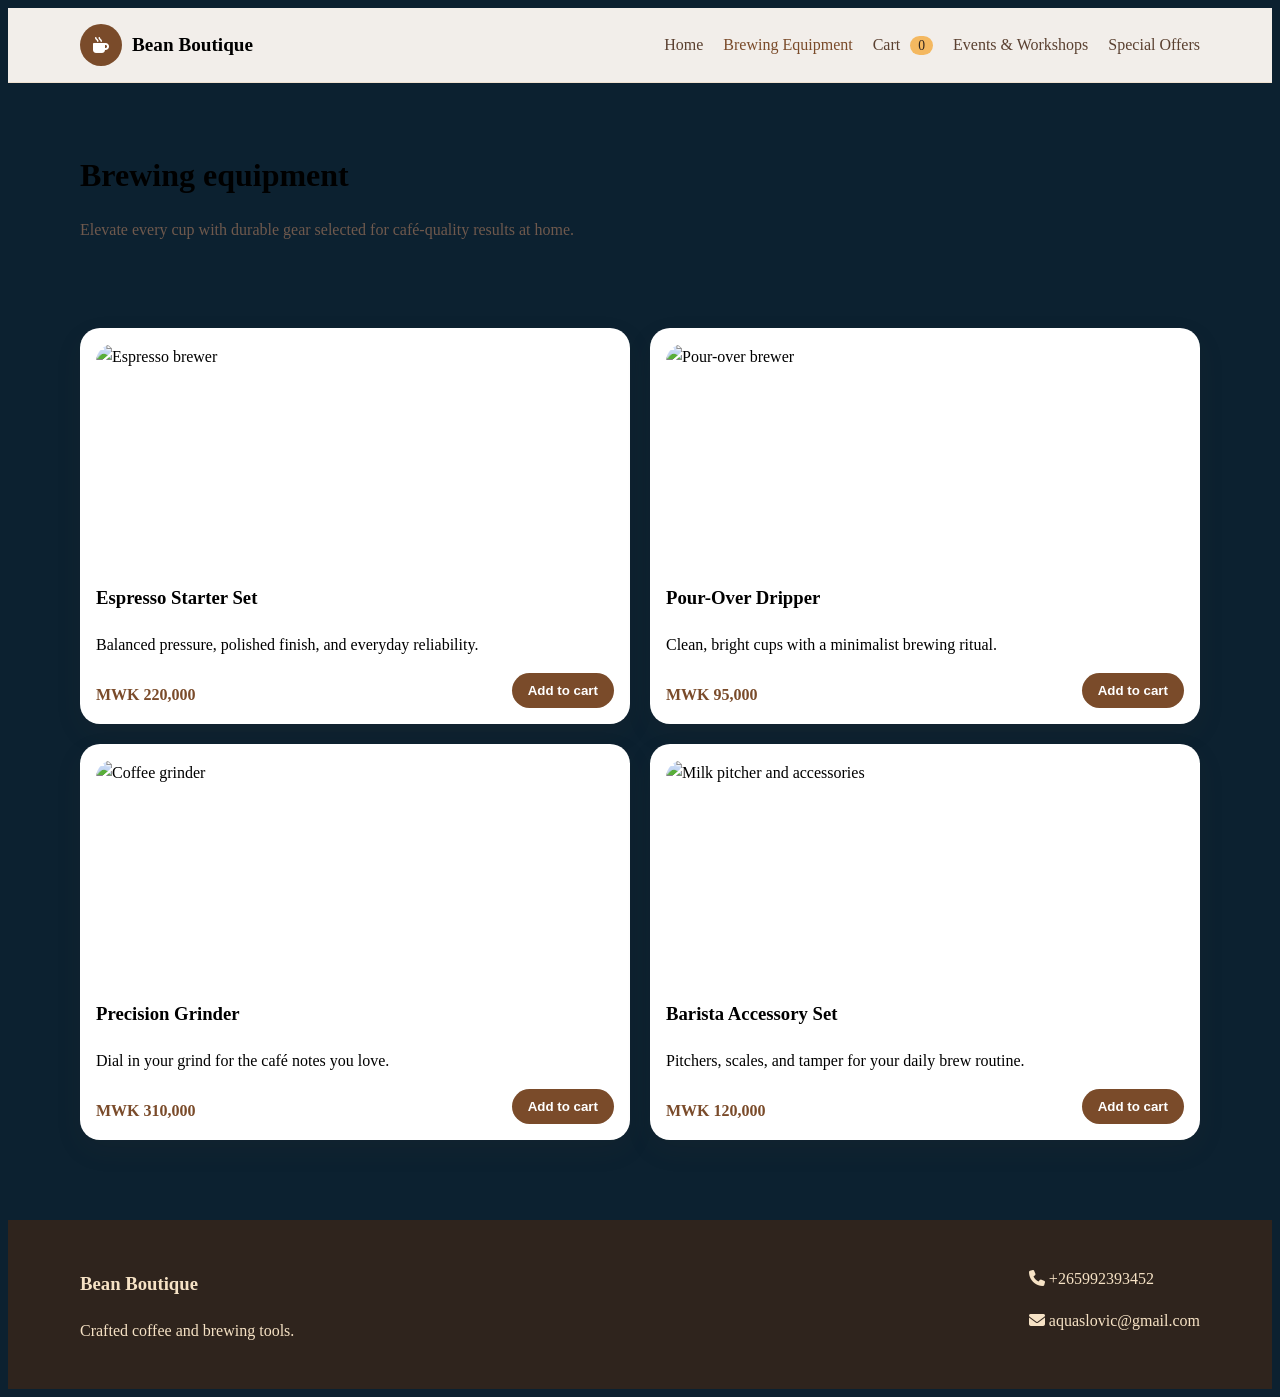
==== brewing-equipment.html @ 59abaccd "edited on the title" ====
<!DOCTYPE html>
<html lang="en">

<head>
  <meta charset="UTF-8" />
  <meta name="viewport" content="width=device-width, initial-scale=1.0" />
  <title>Brewing Equipment</title>
  <link rel="stylesheet" href="https://cdnjs.cloudflare.com/ajax/libs/font-awesome/6.5.2/css/all.min.css" />
  <link rel="stylesheet" href="styles.css" />
</head>

<body>
  <header class="site-header">
    <div class="container header-inner">
      <a class="brand" href="index.html">
        <span class="brand-badge"><i class="fa-solid fa-mug-hot"></i></span>
        <span>Bean Boutique</span>
      </a>
      <button class="mobile-nav-toggle" aria-label="Open menu"><i class="fa-solid fa-bars"></i></button>
      <nav class="nav-links">
        <a href="index.html">Home</a>
        <a class="active" href="brewing-equipment.html">Brewing Equipment</a>
        <a href="cart.html">Cart <span class="cart-count">0</span></a>
        <a href="events.html">Events & Workshops</a>
        <a href="offers.html">Special Offers</a>
      </nav>
    </div>
  </header>

  <main>
    <section class="page-heading">
      <div class="container">
        <h1>Brewing equipment</h1>
        <p>Elevate every cup with durable gear selected for café-quality results at home.</p>
      </div>
    </section>

    <section class="section">
      <div class="container product-grid">
        <article class="product-card ">
          <a href="cart.html"><img
              src="https://images.unsplash.com/photo-1517705008128-361805f42e86?auto=format&fit=crop&w=900&q=80"
              alt="Espresso brewer" /></a>
          <h3>Espresso Starter Set</h3>
          <p>Balanced pressure, polished finish, and everyday reliability.</p>
          <div class="product-actions">
            <span class="price">MWK 220,000</span>
            <button class="btn btn-primary add-cart-btn" data-name="Espresso Starter Set" data-price="220000">Add to
              cart</button>
          </div>
        </article>
        <article class="product-card">
          <a href="cart.html"><img
              src="https://images.unsplash.com/photo-1495474472287-4d71bcdd2085?auto=format&fit=crop&w=900&q=80"
              alt="Pour-over brewer" /></a>
          <h3>Pour-Over Dripper</h3>
          <p>Clean, bright cups with a minimalist brewing ritual.</p>
          <div class="product-actions">
            <span class="price">MWK 95,000</span>
            <button class="btn btn-primary add-cart-btn" data-name="Pour-Over Dripper" data-price="95000">Add to
              cart</button>
          </div>
        </article>
        <article class="product-card">
          <a href="cart.html"><img
              src="https://images.unsplash.com/photo-1498804103079-a6351b050096?auto=format&fit=crop&w=900&q=80"
              alt="Coffee grinder" /></a>
          <h3>Precision Grinder</h3>
          <p>Dial in your grind for the café notes you love.</p>
          <div class="product-actions">
            <span class="price">MWK 310,000</span>
            <button class="btn btn-primary add-cart-btn" data-name="Precision Grinder" data-price="310000">Add to
              cart</button>
          </div>
        </article>
        <article class="product-card ">
          <a href="cart.html"><img
              src="https://images.unsplash.com/photo-1485808191679-5f86510681a2?auto=format&fit=crop&w=900&q=80"
              alt="Milk pitcher and accessories" /></a>
          <h3>Barista Accessory Set</h3>
          <p>Pitchers, scales, and tamper for your daily brew routine.</p>
          <div class="product-actions">
            <span class="price">MWK 120,000</span>
            <button class="btn btn-primary add-cart-btn" data-name="Barista Accessory Set" data-price="120000">Add to
              cart</button>
          </div>
        </article>
      </div>
    </section>
  </main>

  <footer class="footer">
    <div class="container footer-grid">
      <div>
        <h3>Bean Boutique</h3>
        <p>Crafted coffee and brewing tools.</p>
      </div>
      <div>
        <div>
          <p><i class="fa-solid fa-phone"></i> <a href="tel:+265992393452">+265992393452</a></p>
          <p><i class="fa-solid fa-envelope"></i> <a href="mailto:aquaslovic@gmail.com">aquaslovic@gmail.com</a></p>
        </div>
      </div>
    </div>
  </footer>

  <script src="script.js"></script>
</body>

</html>
---- styles.css ----
body {
  line-height: 1.6;
  color: #000;
  background: #0c2130;
}

a {
  color: inherit;
  text-decoration: none;
}

img {
  width: 100%;
  display: block;
  border-radius: 18px;
}

.container {
  width: min(1120px, 92%);
  margin: 0 auto;
}

.site-header {
  background: rgba(255, 250, 245, 0.95);
  backdrop-filter: blur(8px);
  position: sticky;
  top: 0;
  z-index: 100;
  border-bottom: 1px solid #efe1d0;
}

.header-inner {
  display: flex;
  justify-content: space-between;
  align-items: center;
  padding: 16px 0;
}

.brand {
  display: flex;
  align-items: center;
  gap: 10px;
  font-weight: 700;
  font-size: 1.2rem;
}

.brand-badge {
  background: #7a4b2a;
  color: white;
  width: 42px;
  height: 42px;
  border-radius: 50%;
  display: grid;
  place-items: center;
  font-size: 1rem;
}

.nav-links {
  display: flex;
  gap: 20px;
  align-items: center;
}

.nav-links a {
  font-weight: 500;
  color: #5a4030;
}

.nav-links a:hover{
  color: #7a4b2a;
}
.nav-links a.active {
  color: #7a4b2a;
}

.mobile-nav-toggle {
  display: none;
  background: none;
  border: 0;
  font-size: 1.25rem;
  color: #7a4b2a;
}

.cart-link {
  background: #7a4b2a;
  color: #fff;
  padding: 8px 12px;
  border-radius: 999px;
}

.cart-count {
  background: #f4b860;
  color: #2f241d;
  border-radius: 999px;
  padding: 2px 8px;
  margin-left: 6px;
  font-size: 0.85rem;
}

.hero {
  padding: 70px 0 50px;
}

.hero-grid {
  display: grid;
  grid-template-columns: 1.1fr 0.9fr;
  gap: 30px;
  align-items: center;
}

.hero h1 {
  font-size: clamp(2rem, 3.8vw, 3.2rem);
  margin-bottom: 16px;
  line-height: 1.1;
}

.hero p {
  font-size: 1rem;
  color: #6f594d;
  margin-bottom: 20px;
}

.hero-actions {
  display: flex;
  flex-wrap: wrap;
  gap: 12px;
  margin-bottom: 20px;
}

.btn {
  display: inline-block;
  padding: 10px 16px;
  border-radius: 999px;
  font-weight: 600;
  border: 0;
  cursor: pointer;
  transition: transform 0.2s ease;
}

.btn:hover {
  transform: translateY(-2px);
}

.btn-primary {
  background: #7a4b2a;
  color: #fff;
}

.btn-secondary {
  background: #f6e2c5;
  color: #7a4b2a;
}

.hero-card {
  background: #fff;
  border-radius: 24px;
  padding: 18px;
  box-shadow: 0 18px 45px rgba(87, 58, 34, 0.08);
}

.section {
  padding: 40px 0;
}

.section-title {
  display: flex;
  justify-content: space-between;
  align-items: center;
  margin-bottom: 18px;
}

.section-title h2 {
  font-size: 1.35rem;
}

.card-grid {
  display: grid;
  grid-template-columns: repeat(3, minmax(0, 1fr));
  gap: 20px;
}

.card {
  background: #fff;
  border-radius: 20px;
  padding: 16px;
  box-shadow: 0 12px 32px rgba(87, 58, 34, 0.07);
}

.card img {
  height: 200px;
  object-fit: cover;
  margin-bottom: 12px;
}

.card h3 {
  margin-bottom: 8px;
}

.card p {
  color: #6f594d;
  font-size: 0.95rem;
}

.price {
  color: #7a4b2a;
  font-weight: 700;
  margin-top: 8px;
}

.swiper-slide {
  text-align: center;
  padding: 16px;
}

.swiper-slide img {
  height: 260px;
  object-fit: cover;
}

.page-heading {
  padding: 40px 0 10px;
}

.page-heading h1 {
  font-size: 2rem;
  margin-bottom: 8px;
}

.page-heading p {
  color: #6f594d;
}

.product-grid {
  display: grid;
  grid-template-columns: repeat(2, minmax(0, 1fr));
  gap: 20px;
  margin-top: 20px;
}

.product-card {
  background: #fff;
  border-radius: 20px;
  padding: 16px;
  box-shadow: 0 10px 28px rgba(87, 58, 34, 0.08);
}

.product-card img {
  height: 220px;
  object-fit: cover;
  margin-bottom: 10px;
}

.product-actions {
  display: flex;
  justify-content: space-between;
  align-items: center;
  margin-top: 10px;
}

.cart-layout {
  display: grid;
  grid-template-columns: 1.3fr 0.7fr;
  gap: 24px;
  margin-top: 20px;
}

.cart-list {
  background: #fff;
  border-radius: 20px;
  padding: 16px;
  box-shadow: 0 10px 28px rgba(87, 58, 34, 0.08);
}

.cart-item {
  display: flex;
  justify-content: space-between;
  align-items: center;
  gap: 12px;
  padding: 12px 0;
  border-bottom: 1px solid #f3e3d4;
}

.cart-actions {
  display: flex;
  gap: 8px;
  align-items: center;
}

.qty-btn {
  border: 0;
  background: #f6e2c5;
  color: #7a4b2a;
  width: 28px;
  height: 28px;
  border-radius: 50%;
  cursor: pointer;
}

.summary-box {
  background: #fff;
  border-radius: 20px;
  padding: 18px;
  box-shadow: 0 10px 28px rgba(87, 58, 34, 0.08);
  height: fit-content;
}

.summary-box h3,
.summary-box p {
  margin-bottom: 10px;
}

.footer {
  background: #2f241d;
  color: #f6e2c5;
  padding: 30px 0;
  margin-top: 40px;
}

.footer-grid {
  display: flex;
  justify-content: space-between;
  gap: 20px;
  flex-wrap: wrap;
}
/* mobile responsiveness  */
@media (max-width: 860px) {
  .hero-grid {
    grid-template-columns: 1fr;
  }
  .cart-layout {
    grid-template-columns: 1fr;
  }
  .product-grid {
    grid-template-columns: 1fr;
  }
  .card-grid {
    grid-template-columns: 1fr;
  }

  .nav-links {
    display: none;
    position: absolute;
    top: 68px;
    right: 4%;
    background: #fff;
    flex-direction: column;
    padding: 14px;
    border-radius: 16px;
    box-shadow: 0 12px 28px rgba(87, 58, 34, 0.12);
  }

  .nav-links.open {
    display: flex;
  }

  .mobile-nav-toggle {
    display: block;
  }
}

@media (max-width: 560px) {
  .hero {
    padding-top: 40px;
  }

  .header-inner {
    padding: 12px 0;
  }

  .hero-actions,
  .product-actions {
    flex-direction: column;
    align-items: flex-start;
  }
}
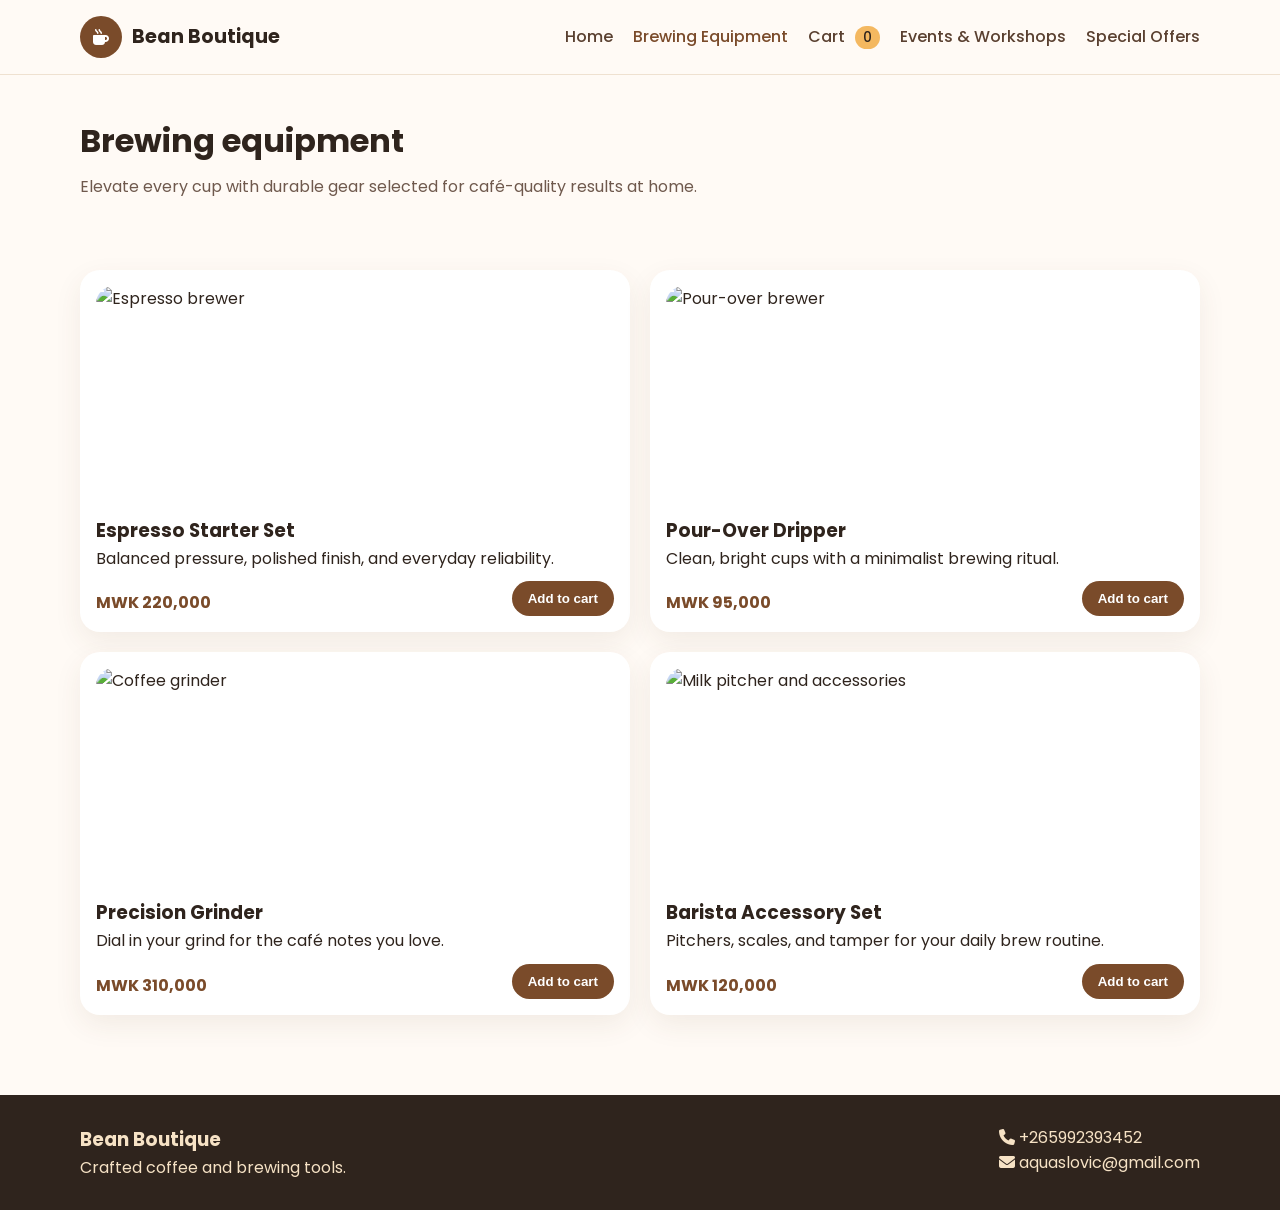
==== commit dab1e9b5: "adding files" ====
--- a/brewing-equipment.html
+++ b/brewing-equipment.html
@@ -4,7 +4,9 @@
 <head>
   <meta charset="UTF-8" />
   <meta name="viewport" content="width=device-width, initial-scale=1.0" />
-  <title>Brewing Equipment</title>
+  <title>Brewing Equipment | Bean Boutique</title>
+  <link href="https://fonts.googleapis.com/css2?family=Poppins:wght@400;500;600;700&display=swap" rel="stylesheet" />
+  <link rel="stylesheet" href="https://cdnjs.cloudflare.com/ajax/libs/animate.css/4.1.1/animate.min.css" />
   <link rel="stylesheet" href="https://cdnjs.cloudflare.com/ajax/libs/font-awesome/6.5.2/css/all.min.css" />
   <link rel="stylesheet" href="styles.css" />
 </head>
@@ -21,7 +23,7 @@
         <a href="index.html">Home</a>
         <a class="active" href="brewing-equipment.html">Brewing Equipment</a>
         <a href="cart.html">Cart <span class="cart-count">0</span></a>
-        <a href="events.html">Events & Workshops</a>
+        <a href="events.html">Events &amp; Workshops</a>
         <a href="offers.html">Special Offers</a>
       </nav>
     </div>
@@ -37,7 +39,7 @@
 
     <section class="section">
       <div class="container product-grid">
-        <article class="product-card ">
+        <article class="product-card animate__animated animate__fadeInUp">
           <a href="cart.html"><img
               src="https://images.unsplash.com/photo-1517705008128-361805f42e86?auto=format&fit=crop&w=900&q=80"
               alt="Espresso brewer" /></a>
@@ -49,7 +51,7 @@
               cart</button>
           </div>
         </article>
-        <article class="product-card">
+        <article class="product-card animate__animated animate__fadeInUp">
           <a href="cart.html"><img
               src="https://images.unsplash.com/photo-1495474472287-4d71bcdd2085?auto=format&fit=crop&w=900&q=80"
               alt="Pour-over brewer" /></a>
@@ -61,7 +63,7 @@
               cart</button>
           </div>
         </article>
-        <article class="product-card">
+        <article class="product-card animate__animated animate__fadeInUp">
           <a href="cart.html"><img
               src="https://images.unsplash.com/photo-1498804103079-a6351b050096?auto=format&fit=crop&w=900&q=80"
               alt="Coffee grinder" /></a>
@@ -73,7 +75,7 @@
               cart</button>
           </div>
         </article>
-        <article class="product-card ">
+        <article class="product-card animate__animated animate__fadeInUp">
           <a href="cart.html"><img
               src="https://images.unsplash.com/photo-1485808191679-5f86510681a2?auto=format&fit=crop&w=900&q=80"
               alt="Milk pitcher and accessories" /></a>
--- a/styles.css
+++ b/styles.css
@@ -1,7 +1,14 @@
+* {
+  box-sizing: border-box;
+  margin: 0;
+  padding: 0;
+}
+
 body {
+  font-family: 'Poppins', Arial, sans-serif;
   line-height: 1.6;
-  color: #000;
-  background: #0c2130;
+  color: #2f241d;
+  background: #fffaf5;
 }
 
 a {
@@ -322,17 +329,11 @@
   gap: 20px;
   flex-wrap: wrap;
 }
-/* mobile responsiveness  */
+
 @media (max-width: 860px) {
-  .hero-grid {
-    grid-template-columns: 1fr;
-  }
-  .cart-layout {
-    grid-template-columns: 1fr;
-  }
-  .product-grid {
-    grid-template-columns: 1fr;
-  }
+  .hero-grid,
+  .cart-layout,
+  .product-grid,
   .card-grid {
     grid-template-columns: 1fr;
   }
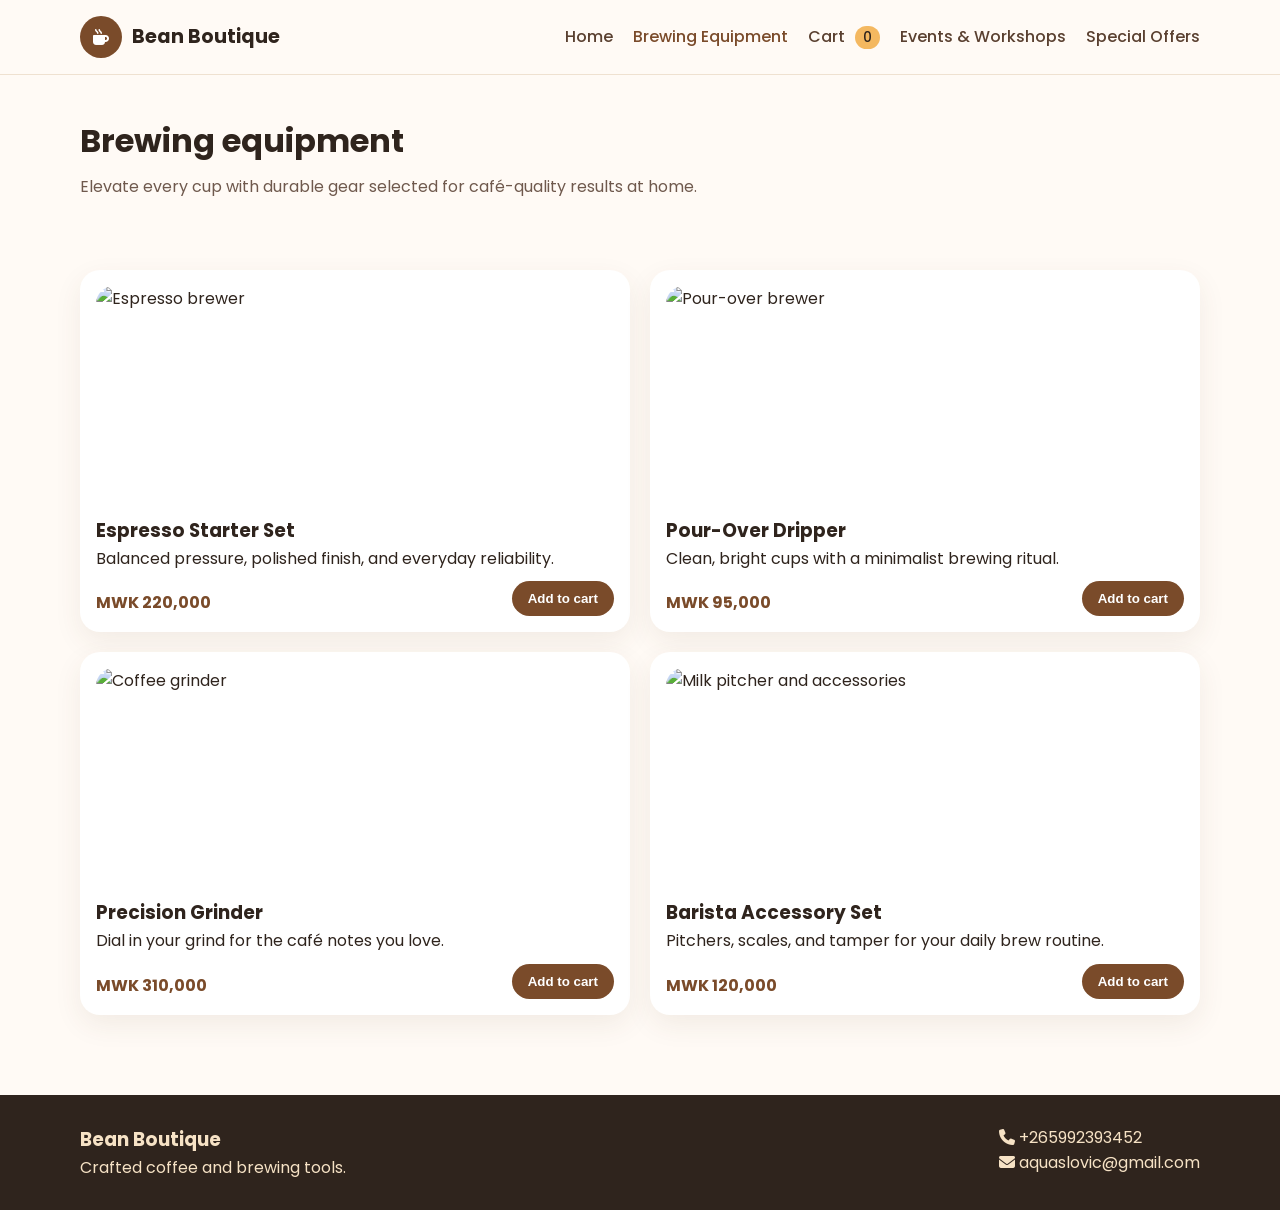
==== commit 51470c38: "edited the equipments page" ====
--- a/brewing-equipment.html
+++ b/brewing-equipment.html
@@ -39,7 +39,7 @@
 
     <section class="section">
       <div class="container product-grid">
-        <article class="product-card animate__animated animate__fadeInUp">
+        <article class="product-card ">
           <a href="cart.html"><img
               src="https://images.unsplash.com/photo-1517705008128-361805f42e86?auto=format&fit=crop&w=900&q=80"
               alt="Espresso brewer" /></a>
@@ -51,7 +51,7 @@
               cart</button>
           </div>
         </article>
-        <article class="product-card animate__animated animate__fadeInUp">
+        <article class="product-card">
           <a href="cart.html"><img
               src="https://images.unsplash.com/photo-1495474472287-4d71bcdd2085?auto=format&fit=crop&w=900&q=80"
               alt="Pour-over brewer" /></a>
@@ -63,7 +63,7 @@
               cart</button>
           </div>
         </article>
-        <article class="product-card animate__animated animate__fadeInUp">
+        <article class="product-card">
           <a href="cart.html"><img
               src="https://images.unsplash.com/photo-1498804103079-a6351b050096?auto=format&fit=crop&w=900&q=80"
               alt="Coffee grinder" /></a>
@@ -75,7 +75,7 @@
               cart</button>
           </div>
         </article>
-        <article class="product-card animate__animated animate__fadeInUp">
+        <article class="product-card ">
           <a href="cart.html"><img
               src="https://images.unsplash.com/photo-1485808191679-5f86510681a2?auto=format&fit=crop&w=900&q=80"
               alt="Milk pitcher and accessories" /></a>
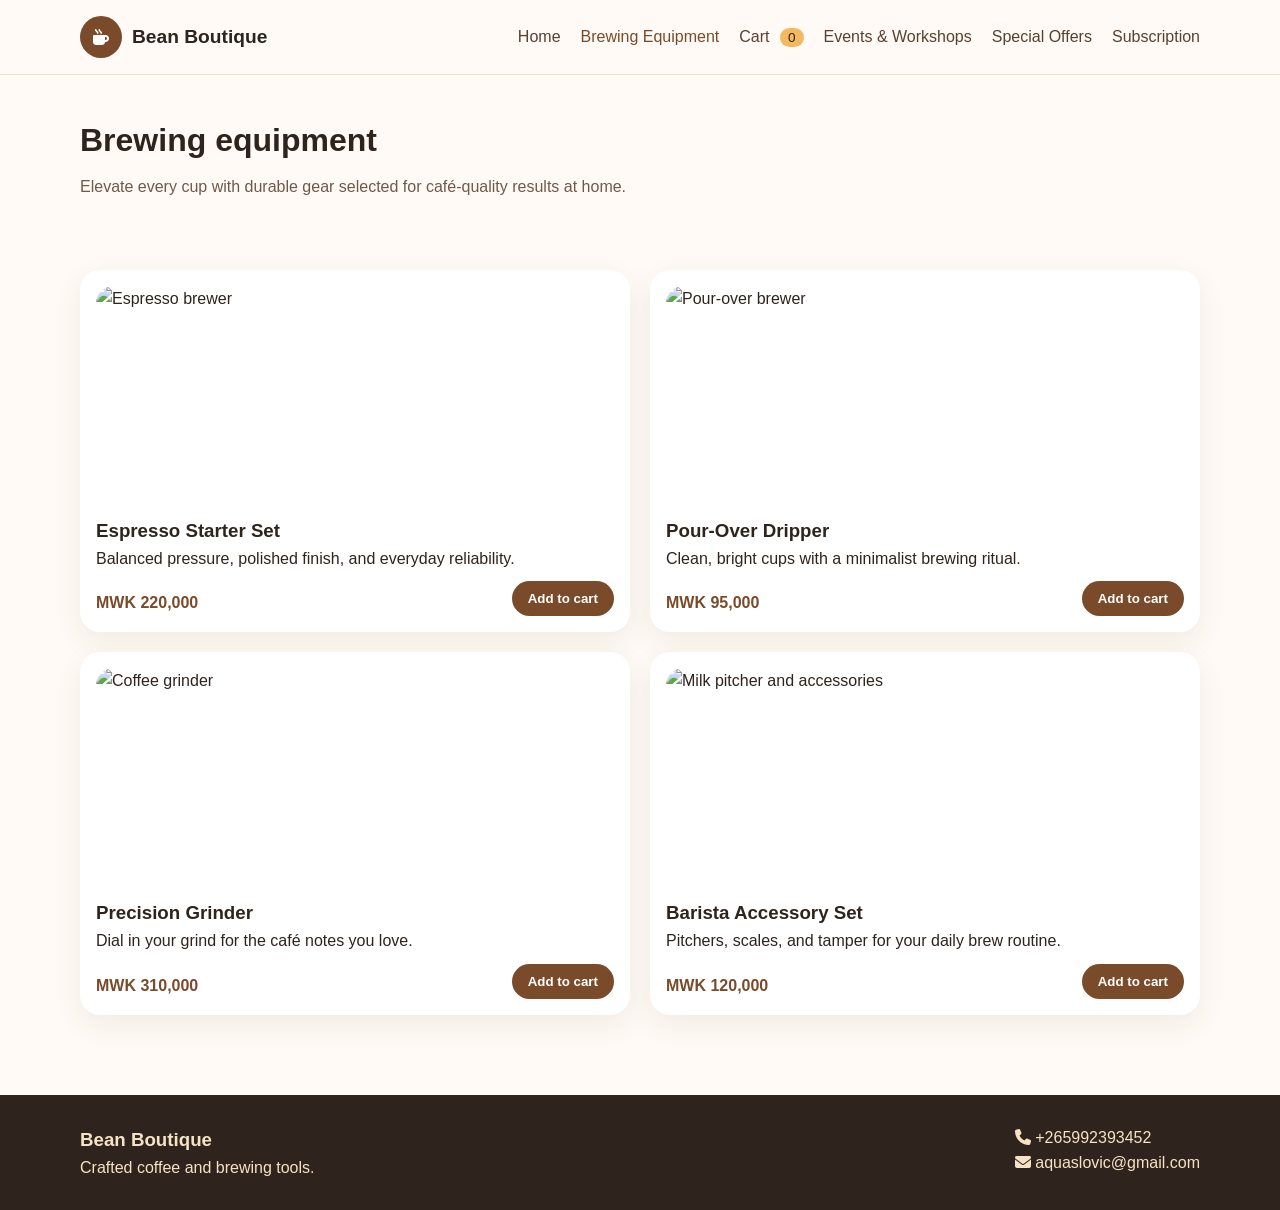
==== commit c199bd23: "hhh" ====
--- a/brewing-equipment.html
+++ b/brewing-equipment.html
@@ -2,13 +2,10 @@
 <html lang="en">
 
 <head>
-  <meta charset="UTF-8" />
-  <meta name="viewport" content="width=device-width, initial-scale=1.0" />
-  <title>Brewing Equipment | Bean Boutique</title>
-  <link href="https://fonts.googleapis.com/css2?family=Poppins:wght@400;500;600;700&display=swap" rel="stylesheet" />
-  <link rel="stylesheet" href="https://cdnjs.cloudflare.com/ajax/libs/animate.css/4.1.1/animate.min.css" />
-  <link rel="stylesheet" href="https://cdnjs.cloudflare.com/ajax/libs/font-awesome/6.5.2/css/all.min.css" />
-  <link rel="stylesheet" href="styles.css" />
+  <meta charset="UTF-8">
+  <title>Brewing Equipment </title>
+  <link rel="stylesheet" href="https://cdnjs.cloudflare.com/ajax/libs/font-awesome/6.5.2/css/all.min.css">
+  <link rel="stylesheet" href="styles.css">
 </head>
 
 <body>
@@ -23,8 +20,9 @@
         <a href="index.html">Home</a>
         <a class="active" href="brewing-equipment.html">Brewing Equipment</a>
         <a href="cart.html">Cart <span class="cart-count">0</span></a>
-        <a href="events.html">Events &amp; Workshops</a>
+        <a href="events.html">Events & Workshops</a>
         <a href="offers.html">Special Offers</a>
+        <a href="subscription.html">Subscription</a>
       </nav>
     </div>
   </header>
@@ -42,7 +40,7 @@
         <article class="product-card ">
           <a href="cart.html"><img
               src="https://images.unsplash.com/photo-1517705008128-361805f42e86?auto=format&fit=crop&w=900&q=80"
-              alt="Espresso brewer" /></a>
+              alt="Espresso brewer"></a>
           <h3>Espresso Starter Set</h3>
           <p>Balanced pressure, polished finish, and everyday reliability.</p>
           <div class="product-actions">
@@ -54,7 +52,7 @@
         <article class="product-card">
           <a href="cart.html"><img
               src="https://images.unsplash.com/photo-1495474472287-4d71bcdd2085?auto=format&fit=crop&w=900&q=80"
-              alt="Pour-over brewer" /></a>
+              alt="Pour-over brewer"></a>
           <h3>Pour-Over Dripper</h3>
           <p>Clean, bright cups with a minimalist brewing ritual.</p>
           <div class="product-actions">
@@ -66,7 +64,7 @@
         <article class="product-card">
           <a href="cart.html"><img
               src="https://images.unsplash.com/photo-1498804103079-a6351b050096?auto=format&fit=crop&w=900&q=80"
-              alt="Coffee grinder" /></a>
+              alt="Coffee grinder"></a>
           <h3>Precision Grinder</h3>
           <p>Dial in your grind for the café notes you love.</p>
           <div class="product-actions">
@@ -78,7 +76,7 @@
         <article class="product-card ">
           <a href="cart.html"><img
               src="https://images.unsplash.com/photo-1485808191679-5f86510681a2?auto=format&fit=crop&w=900&q=80"
-              alt="Milk pitcher and accessories" /></a>
+              alt="Milk pitcher and accessories"></a>
           <h3>Barista Accessory Set</h3>
           <p>Pitchers, scales, and tamper for your daily brew routine.</p>
           <div class="product-actions">
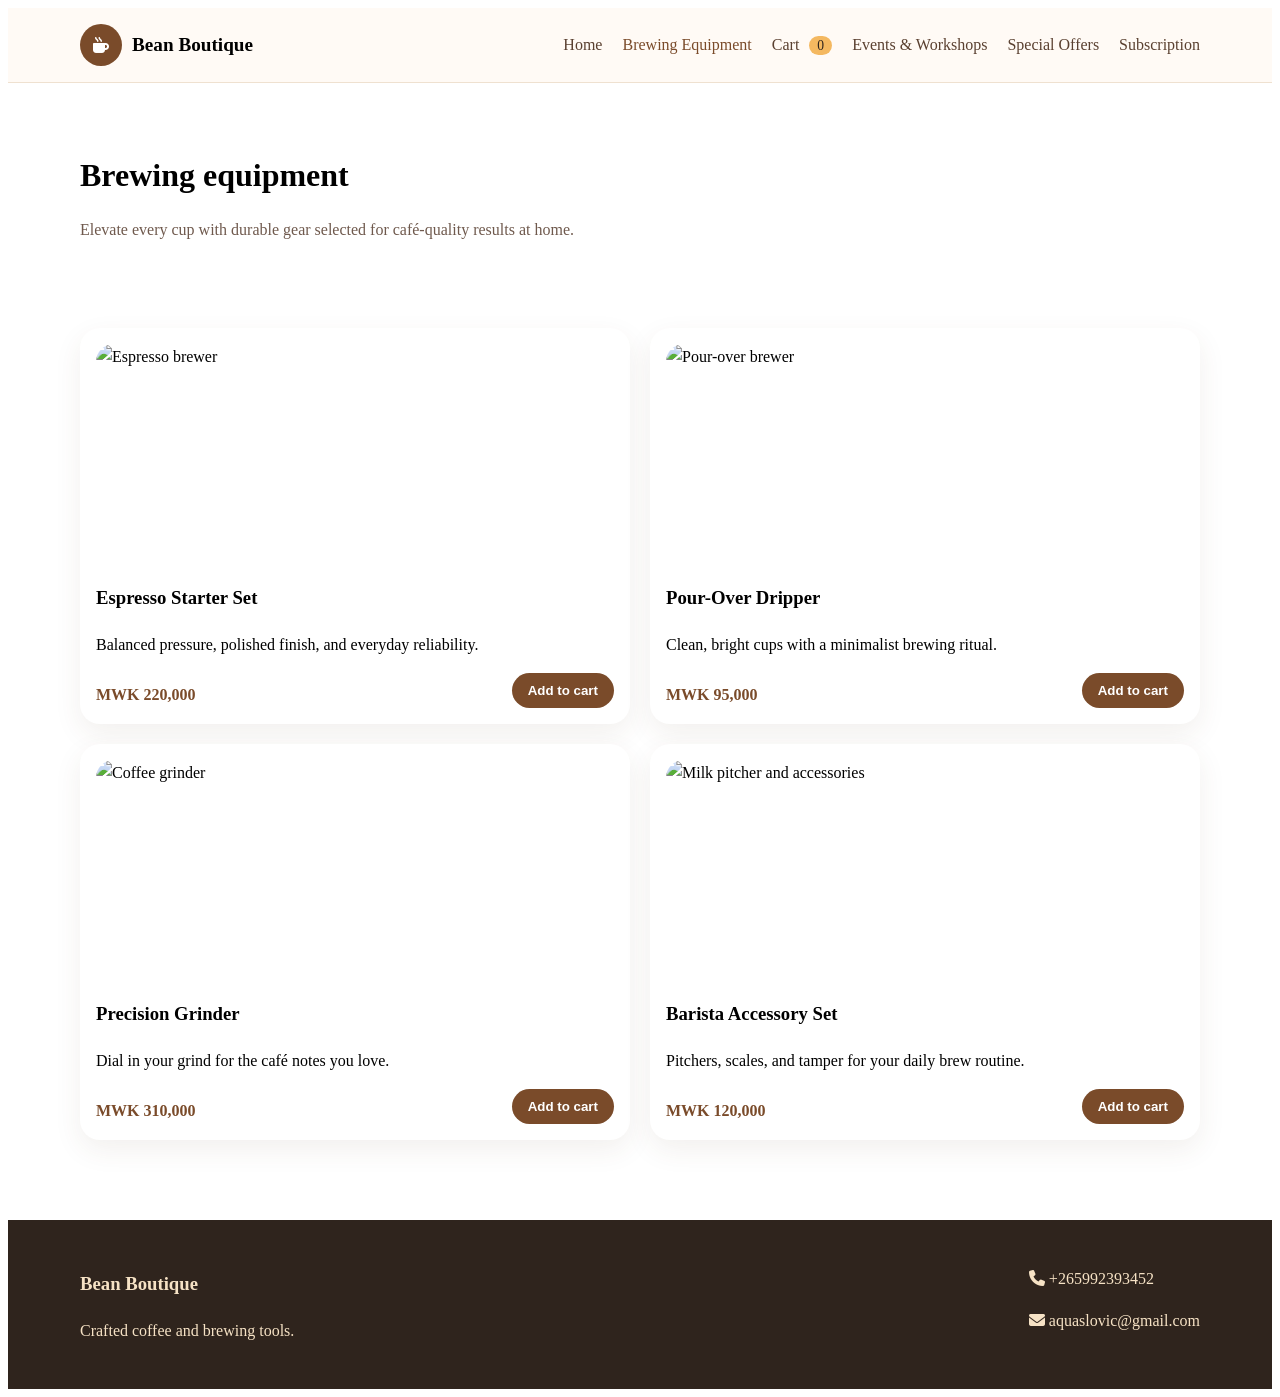
==== commit f893eaad: "final page" ====
--- a/brewing-equipment.html
+++ b/brewing-equipment.html
@@ -1,11 +1,10 @@
 <!DOCTYPE html>
-<html lang="en">
+<html>
 
 <head>
-  <meta charset="UTF-8">
   <title>Brewing Equipment </title>
-  <link rel="stylesheet" href="https://cdnjs.cloudflare.com/ajax/libs/font-awesome/6.5.2/css/all.min.css">
-  <link rel="stylesheet" href="styles.css">
+  <link rel="stylesheet" href="https://cdnjs.cloudflare.com/ajax/libs/font-awesome/6.5.2/css/all.min.css" />
+  <link rel="stylesheet" href="styles.css" />
 </head>
 
 <body>
@@ -40,7 +39,7 @@
         <article class="product-card ">
           <a href="cart.html"><img
               src="https://images.unsplash.com/photo-1517705008128-361805f42e86?auto=format&fit=crop&w=900&q=80"
-              alt="Espresso brewer"></a>
+              alt="Espresso brewer" /></a>
           <h3>Espresso Starter Set</h3>
           <p>Balanced pressure, polished finish, and everyday reliability.</p>
           <div class="product-actions">
@@ -52,7 +51,7 @@
         <article class="product-card">
           <a href="cart.html"><img
               src="https://images.unsplash.com/photo-1495474472287-4d71bcdd2085?auto=format&fit=crop&w=900&q=80"
-              alt="Pour-over brewer"></a>
+              alt="Pour-over brewer" /></a>
           <h3>Pour-Over Dripper</h3>
           <p>Clean, bright cups with a minimalist brewing ritual.</p>
           <div class="product-actions">
@@ -64,7 +63,7 @@
         <article class="product-card">
           <a href="cart.html"><img
               src="https://images.unsplash.com/photo-1498804103079-a6351b050096?auto=format&fit=crop&w=900&q=80"
-              alt="Coffee grinder"></a>
+              alt="Coffee grinder" /></a>
           <h3>Precision Grinder</h3>
           <p>Dial in your grind for the café notes you love.</p>
           <div class="product-actions">
@@ -76,7 +75,7 @@
         <article class="product-card ">
           <a href="cart.html"><img
               src="https://images.unsplash.com/photo-1485808191679-5f86510681a2?auto=format&fit=crop&w=900&q=80"
-              alt="Milk pitcher and accessories"></a>
+              alt="Milk pitcher and accessories" /></a>
           <h3>Barista Accessory Set</h3>
           <p>Pitchers, scales, and tamper for your daily brew routine.</p>
           <div class="product-actions">
--- a/styles.css
+++ b/styles.css
@@ -1,14 +1,7 @@
-* {
-  box-sizing: border-box;
-  margin: 0;
-  padding: 0;
-}
-
 body {
-  font-family: 'Poppins', Arial, sans-serif;
   line-height: 1.6;
-  color: #2f241d;
-  background: #fffaf5;
+  color: #000;
+  background: #fff;
 }
 
 a {
@@ -316,6 +309,96 @@
   margin-bottom: 10px;
 }
 
+.subscription-grid {
+  display: grid;
+  grid-template-columns: repeat(3, minmax(0, 1fr));
+  gap: 20px;
+  margin-top: 20px;
+}
+
+.subscription-card {
+  background: #fff;
+  border-radius: 24px;
+  padding: 24px;
+  box-shadow: 0 12px 32px rgba(87, 58, 34, 0.08);
+  border: 1px solid #f1e2d0;
+}
+
+.subscription-card.featured {
+  border: 2px solid #7a4b2a;
+  transform: translateY(-4px);
+}
+
+.plan-badge {
+  display: inline-block;
+  padding: 6px 10px;
+  border-radius: 999px;
+  background: #f6e2c5;
+  color: #7a4b2a;
+  font-size: 0.8rem;
+  font-weight: 700;
+  margin-bottom: 12px;
+}
+
+.plan-price {
+  font-size: 2rem;
+  font-weight: 700;
+  color: #7a4b2a;
+  margin: 8px 0;
+}
+
+.plan-price span {
+  font-size: 0.95rem;
+  color: #6f594d;
+  font-weight: 500;
+}
+
+.feature-list {
+  padding-left: 18px;
+  color: #6f594d;
+  margin: 14px 0 18px;
+}
+
+.feature-list li {
+  margin-bottom: 8px;
+}
+
+.subscription-cta {
+  display: grid;
+  grid-template-columns: 1.1fr 0.9fr;
+  gap: 20px;
+  align-items: start;
+}
+
+.subscription-form-card,
+.subscription-highlight {
+  background: #fff;
+  border-radius: 24px;
+  padding: 24px;
+  box-shadow: 0 12px 32px rgba(87, 58, 34, 0.08);
+}
+
+.subscription-form {
+  display: grid;
+  gap: 12px;
+  margin-top: 12px;
+}
+
+.subscription-form label {
+  display: grid;
+  gap: 6px;
+  font-weight: 600;
+  color: #5a4030;
+}
+
+.subscription-form input,
+.subscription-form select {
+  padding: 10px 12px;
+  border: 1px solid #e8d8c5;
+  border-radius: 12px;
+  font: inherit;
+}
+
 .footer {
   background: #2f241d;
   color: #f6e2c5;
@@ -329,12 +412,23 @@
   gap: 20px;
   flex-wrap: wrap;
 }
-
+/* mobile responsiveness  */
 @media (max-width: 860px) {
-  .hero-grid,
-  .cart-layout,
-  .product-grid,
+  .hero-grid {
+    grid-template-columns: 1fr;
+  }
+  .cart-layout {
+    grid-template-columns: 1fr;
+  }
+  .product-grid {
+    grid-template-columns: 1fr;
+  }
   .card-grid {
+    grid-template-columns: 1fr;
+  }
+
+  .subscription-grid,
+  .subscription-cta {
     grid-template-columns: 1fr;
   }
 
